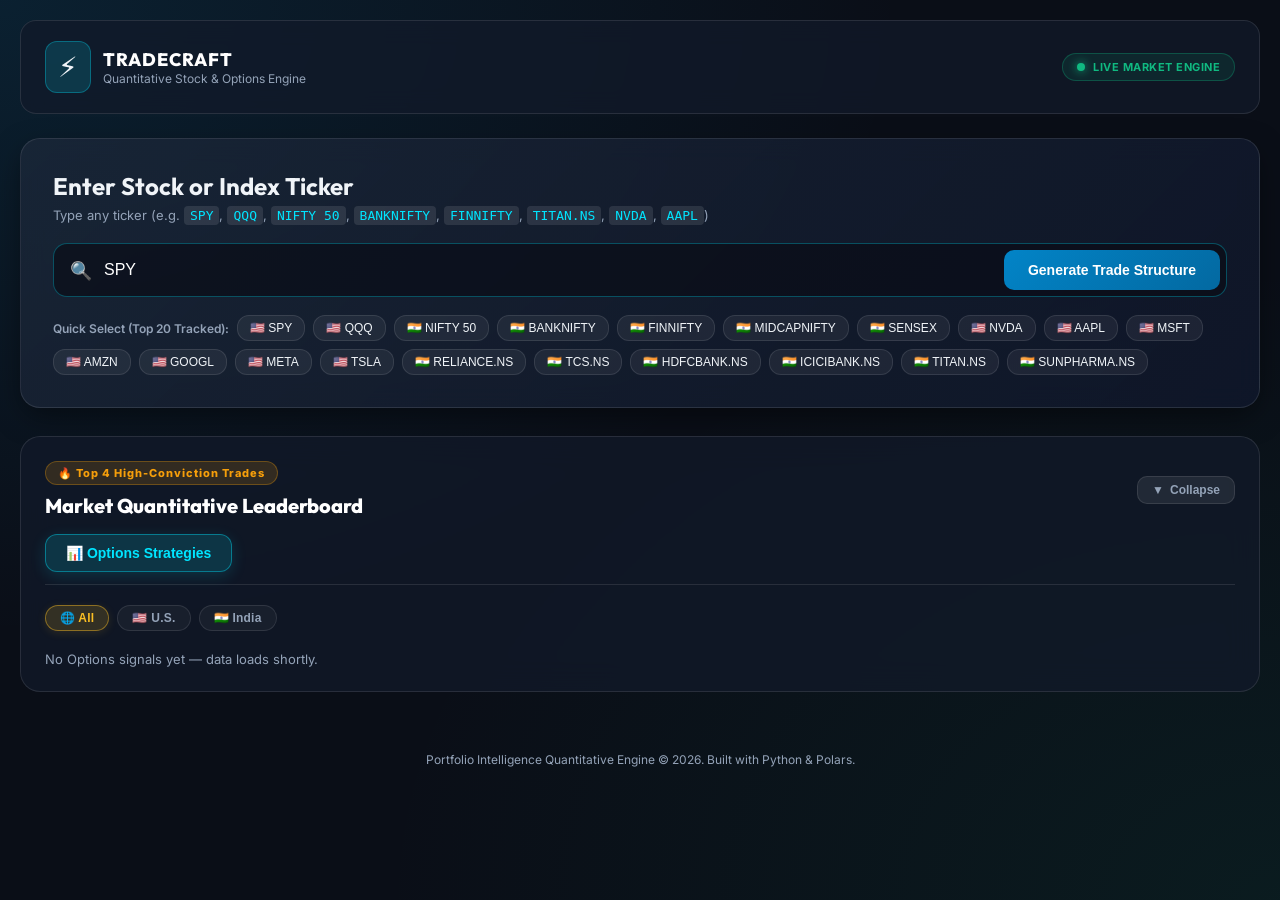
==== docs/index.html @ cd5dca6e "Hide Cash/Equity leaderboard tab from web UI" ====
<!DOCTYPE html>
<html lang="en">
<head>
  <meta charset="UTF-8">
  <meta name="viewport" content="width=device-width, initial-scale=1.0">
  <meta http-equiv="Cache-Control" content="no-cache, no-store, must-revalidate">
  <meta http-equiv="Pragma" content="no-cache">
  <meta http-equiv="Expires" content="0">
  <title>TradeCraft | Quantitative Stock & Options Engine</title>
  <link rel="preconnect" href="https://fonts.googleapis.com">
  <link rel="preconnect" href="https://fonts.gstatic.com" crossorigin>
  <link href="https://fonts.googleapis.com/css2?family=Inter:wght@300;400;500;600;700;800&family=Outfit:wght@400;600;700;800&display=swap" rel="stylesheet">
  <link rel="stylesheet" href="styles.css?v=20260728_04">
</head>
<body>
  <div class="app-container">
    <!-- Navbar -->
    <header class="navbar">
      <div class="logo-area">
        <div class="logo-icon">⚡</div>
        <div class="logo-text">
          <span class="brand-title">TRADECRAFT</span>
          <span class="brand-subtitle">Quantitative Stock & Options Engine</span>
        </div>
      </div>
      <div class="market-status">
        <span class="pulse-dot"></span>
        <span class="status-text">LIVE MARKET ENGINE</span>
      </div>
    </header>

    <!-- Search Section -->
    <section class="search-section">
      <div class="search-card">
        <h2>Enter Stock or Index Ticker</h2>
        <p class="search-hint">Type any ticker (e.g. <code>SPY</code>, <code>QQQ</code>, <code>NIFTY 50</code>, <code>BANKNIFTY</code>, <code>FINNIFTY</code>, <code>TITAN.NS</code>, <code>NVDA</code>, <code>AAPL</code>)</p>
        
        <form id="search-form" class="search-form">
          <div class="input-wrapper">
            <span class="search-icon">🔍</span>
            <input type="text" id="symbol-input" placeholder="Search company name or ticker (e.g. Titan, Reliance, Apple, Nifty 50, SPY)..." autocomplete="off" value="SPY">
            <div id="search-autocomplete" class="search-autocomplete" style="display: none;"></div>
            <button type="submit" id="analyze-btn" class="btn-primary">
              <span class="btn-text">Generate Trade Structure</span>
              <span class="spinner" id="btn-spinner" style="display: none;"></span>
            </button>
          </div>
        </form>

        <div class="quick-chips" id="quick-chips">
          <span class="chip-label">Quick Select:</span>
          <button class="chip" data-symbol="SPY">SPY</button>
          <button class="chip" data-symbol="QQQ">QQQ</button>
          <button class="chip" data-symbol="^NSEI">NIFTY 50</button>
          <button class="chip" data-symbol="^NSEBANK">BANKNIFTY</button>
          <button class="chip" data-symbol="NIFTY_FIN_SERVICE.NS">FINNIFTY</button>
          <button class="chip" data-symbol="^NSEMDCP50">MIDCAPNIFTY</button>
          <button class="chip" data-symbol="^BSESN">SENSEX</button>
          <button class="chip" data-symbol="TITAN.NS">TITAN.NS</button>
          <button class="chip" data-symbol="NVDA">NVDA</button>
        </div>
      </div>
    </section>

    <!-- Top 4 Recommended Trades Leaderboard (Foldable) -->
    <section class="top-trades-section" id="top-trades-section">
      <div class="top-trades-header" id="leaderboard-toggle-btn">
        <div class="top-trades-title-area">
          <span class="section-badge">🔥 Top 4 High-Conviction Trades</span>
          <h2 class="section-title">Market Quantitative Leaderboard</h2>
        </div>
        <button class="fold-toggle-btn" id="fold-toggle-btn" aria-label="Toggle Leaderboard">
          <span id="fold-icon">▼</span>
          <span id="fold-text">Collapse</span>
        </button>
      </div>

      <div id="leaderboard-body" class="leaderboard-body">
        <div class="market-tabs">
          <button class="market-tab active" id="tab-options" data-category="options">📊 Options Strategies</button>
          <button class="market-tab" id="tab-cash" data-category="cash" style="display: none;">💵 Cash / Equity</button>
        </div>
        <div class="market-filter-pills">
          <button class="filter-pill active" id="pill-all" data-market="all">🌐 All</button>
          <button class="filter-pill" id="pill-us" data-market="us">🇺🇸 U.S.</button>
          <button class="filter-pill" id="pill-india" data-market="india">🇮🇳 India</button>
        </div>

        <div id="top-trades-grid" class="top-trades-grid">
          <!-- Rendered dynamically by app.js -->
        </div>
      </div>
    </section>


    <!-- Loading State -->
    <div id="loading-state" class="loading-state" style="display: none;">
      <div class="pulse-loader"></div>
      <p class="loading-text">Fetching 2-Year OHLCV Data & Evaluating Decision Rules...</p>
    </div>

    <!-- Error Banner -->
    <div id="error-banner" class="error-banner" style="display: none;">
      <span class="error-icon">⚠️</span>
      <span id="error-message">Failed to load market data for ticker.</span>
    </div>

    <!-- Main layout: results + news sidebar -->
    <div class="main-with-sidebar" id="main-with-sidebar" style="display:none;">

      <!-- Results Container -->
      <main id="results-container" class="results-container">
        <div class="analysis-hero-grid">
          <!-- Hero Header: Stock Overview & Score -->
          <section class="hero-overview">
            <div class="overview-header">
              <div>
                <span class="symbol-badge" id="res-symbol">SPY</span>
                <h1 class="stock-price" id="res-price">$738.93</h1>
                <p class="as-of-time" id="res-as-of">As of Live Market Feed</p>
              </div>

              <div class="score-card">
                <div class="score-ring">
                  <span class="score-val" id="res-fit-score">8.5</span>
                  <span class="score-denom">/ 10</span>
                </div>
                <div class="score-meta">
                  <div class="regime-tag" id="res-regime">🟢 Strong Bull</div>
                  <div class="confidence-tag" id="res-confidence">Grade A</div>
                </div>
              </div>
            </div>
          </section>

          <!-- Primary Recommended Option Trade Card -->
          <section class="trade-recommendation-card">
            <div class="card-header">
              <div class="header-title">
                <span class="recommend-badge">RECOMMENDED OPTION TRADE</span>
                <h2 id="res-strategy-name">Credit Put Spread</h2>
              </div>
              <div class="trade-profile-pill" id="res-trade-profile">Credit | 30-45 DTE | 15-20 Delta</div>
            </div>

            <div class="trade-legs-container" id="res-legs-container">
              <!-- Dynamic Legs HTML -->
            </div>

            <div class="trade-metrics-row">
              <div class="metric-box">
                <span class="metric-lbl">Max Return / Risk</span>
                <span class="metric-val highlight" id="res-max-gain">Defined</span>
              </div>
              <div class="metric-box">
                <span class="metric-lbl">Implied Volatility (VIX)</span>
                <span class="metric-val" id="res-vix">15.0</span>
              </div>
              <div class="metric-box">
                <span class="metric-lbl">Target Expiration Window</span>
                <span class="metric-val" id="res-expiration-window">30-45 DTE</span>
              </div>
            </div>
          </section>
        </div>

        <!-- Technical Indicator Grid & Rules Breakdown -->
        <div class="grid-two-col">
          <!-- Technical Indicators Card -->
          <div class="panel-card">
            <div class="panel-header">
              <h3>📊 Market Indicators</h3>
            </div>
            <div class="indicator-grid" id="res-indicators-grid">
              <!-- Dynamic Indicators HTML -->
            </div>
          </div>

          <!-- Portfolio Manager Exit & Risk Rules Card -->
          <div class="panel-card">
            <div class="panel-header">
              <h3>🛡️ Position Exit & Risk Rules</h3>
            </div>
            <div class="exit-rules-list">
              <div class="exit-rule-item profit">
                <span class="rule-icon">🎯</span>
                <div>
                  <strong>50% Take Profit Rule</strong>
                  <p>Close trade when 50% to 75% of maximum profit is realized</p>
                </div>
              </div>
              <div class="exit-rule-item review">
                <span class="rule-icon">🕒</span>
                <div>
                  <strong>21 DTE Review Window</strong>
                  <p>Evaluate theta decay & delta expansion. Manage if delta exceeds 0.30</p>
                </div>
              </div>
              <div class="exit-rule-item exit">
                <span class="rule-icon">🔴</span>
                <div>
                  <strong>14 DTE Mandatory Gamma Exit Gate</strong>
                  <p>Mandatory exit or roll at 14 DTE to eliminate gamma acceleration risk</p>
                </div>
              </div>
              <div class="exit-rule-item stop">
                <span class="rule-icon">⚠️</span>
                <div>
                  <strong>100% Max Stop Loss Limit</strong>
                  <p>Close immediately if net loss reaches 1x net premium received</p>
                </div>
              </div>
            </div>
          </div>
        </div>

        <!-- Quantitative Decision Tree Rules Checklist -->
        <section class="panel-card full-width">
          <div class="panel-header">
            <h3>🌲 Quantitative Trend Rules Checklist (8-Rule Matrix)</h3>
          </div>
          <div class="rules-table-container">
            <table class="rules-table">
              <thead>
                <tr>
                  <th>Status</th>
                  <th>Trend Rule</th>
                  <th>Weighted Score</th>
                  <th>Quantitative Explanation</th>
                </tr>
              </thead>
              <tbody id="res-rules-tbody">
                <!-- Dynamic Rules HTML -->
              </tbody>
            </table>
          </div>
        </section>
      </main>

      <!-- News Sidebar -->
      <aside class="news-sidebar" id="news-sidebar">
        <div class="news-sidebar-header">
          <span class="section-badge">📰 News & Sentiment</span>
          <h3 class="news-sidebar-title" id="news-symbol-subtitle">Headlines</h3>
        </div>
        <div id="news-articles-list" class="news-sidebar-list">
          <!-- Rendered dynamically by app.js -->
        </div>
      </aside>

    </div><!-- /main-with-sidebar -->

    <!-- Footer -->
    <footer class="footer">
      <p>Portfolio Intelligence Quantitative Engine &copy; 2026. Built with Python & Polars.</p>
    </footer>
  </div>

  <script src="app.js?v=20260730_03"></script>
</body>
</html>
---- docs/styles.css ----
/* Modern Dark Glassmorphism Design Tokens */
:root {
  --bg-dark: #0a0e17;
  --bg-card: rgba(18, 26, 42, 0.75);
  --bg-card-hover: rgba(28, 38, 62, 0.85);
  --border-color: rgba(255, 255, 255, 0.1);
  --border-glow: rgba(0, 229, 255, 0.3);

  --text-main: #f0f4f8;
  --text-muted: #94a3b8;
  --text-accent: #38bdf8;

  --accent-cyan: #00e5ff;
  --accent-green: #10b981;
  --accent-yellow: #f59e0b;
  --accent-red: #ef4444;
  --accent-purple: #8b5cf6;

  --gradient-card: linear-gradient(135deg, rgba(30, 41, 59, 0.7) 0%, rgba(15, 23, 42, 0.9) 100%);
  --gradient-btn: linear-gradient(135deg, #0284c7 0%, #0369a1 100%);
  --shadow-lg: 0 10px 30px -5px rgba(0, 0, 0, 0.5);
  --font-family: 'Inter', system-ui, -apple-system, sans-serif;
  --font-heading: 'Outfit', sans-serif;
}

* {
  box-sizing: border-box;
  margin: 0;
  padding: 0;
}

body {
  background-color: var(--bg-dark);
  background-image: 
    radial-gradient(at 0% 0%, rgba(14, 165, 233, 0.12) 0px, transparent 50%),
    radial-gradient(at 100% 100%, rgba(16, 185, 129, 0.08) 0px, transparent 50%);
  color: var(--text-main);
  font-family: var(--font-family);
  min-height: 100vh;
  padding: 20px;
}

.app-container {
  max-width: 1440px;
  margin: 0 auto;
}

/* Navbar */
.navbar {
  display: flex;
  justify-content: space-between;
  align-items: center;
  padding: 20px 24px;
  background: var(--bg-card);
  backdrop-filter: blur(12px);
  border: 1px solid var(--border-color);
  border-radius: 16px;
  margin-bottom: 24px;
}

.logo-area {
  display: flex;
  align-items: center;
  gap: 12px;
}

.logo-icon {
  font-size: 28px;
  background: rgba(0, 229, 255, 0.15);
  padding: 8px 12px;
  border-radius: 12px;
  border: 1px solid rgba(0, 229, 255, 0.3);
}

.logo-text {
  display: flex;
  flex-direction: column;
}

.brand-title {
  font-family: var(--font-heading);
  font-size: 18px;
  font-weight: 800;
  letter-spacing: 1px;
  color: #ffffff;
}

.brand-subtitle {
  font-size: 12px;
  color: var(--text-muted);
}

.market-status {
  display: flex;
  align-items: center;
  gap: 8px;
  background: rgba(16, 185, 129, 0.1);
  padding: 6px 14px;
  border-radius: 20px;
  border: 1px solid rgba(16, 185, 129, 0.3);
}

.pulse-dot {
  width: 8px;
  height: 8px;
  background-color: var(--accent-green);
  border-radius: 50%;
  box-shadow: 0 0 10px var(--accent-green);
  animation: pulse 1.5s infinite;
}

@keyframes pulse {
  0% { transform: scale(0.95); opacity: 0.8; }
  50% { transform: scale(1.2); opacity: 1; }
  100% { transform: scale(0.95); opacity: 0.8; }
}

.status-text {
  font-size: 11px;
  font-weight: 700;
  color: var(--accent-green);
  letter-spacing: 0.5px;
}

/* Search Section */
.search-card {
  background: var(--gradient-card);
  backdrop-filter: blur(12px);
  border: 1px solid var(--border-color);
  border-radius: 20px;
  padding: 32px;
  margin-bottom: 28px;
  box-shadow: var(--shadow-lg);
}

.search-card h2 {
  font-family: var(--font-heading);
  font-size: 24px;
  font-weight: 700;
  margin-bottom: 6px;
}

.search-hint {
  font-size: 13px;
  color: var(--text-muted);
  margin-bottom: 20px;
}

.search-hint code {
  background: rgba(255, 255, 255, 0.1);
  padding: 2px 6px;
  border-radius: 4px;
  color: var(--accent-cyan);
}

.search-form .input-wrapper {
  position: relative;
  display: flex;
  align-items: center;
  background: rgba(10, 14, 23, 0.7);
  border: 1px solid var(--border-glow);
  border-radius: 14px;
  padding: 6px 6px 6px 16px;
  gap: 12px;

  transition: border-color 0.2s ease, box-shadow 0.2s ease;
}

.search-autocomplete {
  position: absolute;
  top: 100%;
  left: 0;
  right: 0;
  margin-top: 6px;
  background: rgba(15, 23, 42, 0.95);
  backdrop-filter: blur(16px);
  border: 1px solid var(--accent-cyan);
  border-radius: 12px;
  box-shadow: 0 10px 30px rgba(0, 0, 0, 0.8);
  overflow-y: auto;
  max-height: 320px;
  z-index: 9999;
}

.autocomplete-item {
  display: flex;
  justify-content: space-between;
  align-items: center;
  padding: 12px 16px;
  cursor: pointer;
  border-bottom: 1px solid rgba(255, 255, 255, 0.05);
  transition: background 0.2s ease;
}

.autocomplete-item:last-child {
  border-bottom: none;
}

.autocomplete-item:hover {
  background: rgba(0, 229, 255, 0.15);
}

.autocomplete-name {
  font-size: 13px;
  font-weight: 600;
  color: #ffffff;
}

.autocomplete-sym {
  font-size: 11px;
  font-weight: 700;
  color: var(--accent-cyan);
  background: rgba(0, 229, 255, 0.1);
  padding: 2px 6px;
  border-radius: 4px;
}

.search-form .input-wrapper:focus-within {
  border-color: var(--accent-cyan);
  box-shadow: 0 0 15px rgba(0, 229, 255, 0.25);
}

.search-icon {
  font-size: 18px;
  color: var(--text-muted);
}

.search-form input {
  flex: 1;
  background: transparent;
  border: none;
  outline: none;
  color: #ffffff;
  font-size: 16px;
  font-weight: 500;
}

.btn-primary {
  background: var(--gradient-btn);
  color: #ffffff;
  border: none;
  padding: 12px 24px;
  border-radius: 10px;
  font-weight: 600;
  font-size: 14px;
  cursor: pointer;
  white-space: nowrap;

  transition: transform 0.15s ease, filter 0.15s ease;
}

.btn-primary:hover {
  transform: translateY(-1px);
  filter: brightness(1.1);
}

.quick-chips {
  display: flex;
  flex-wrap: wrap;
  align-items: center;
  gap: 8px;
  margin-top: 18px;
}

.chip-label {
  font-size: 12px;
  color: var(--text-muted);
  font-weight: 600;
}

.chip {
  background: rgba(255, 255, 255, 0.06);
  border: 1px solid var(--border-color);
  color: var(--text-main);
  padding: 5px 12px;
  border-radius: 12px;
  font-size: 12px;
  font-weight: 500;
  cursor: pointer;

  transition: all 0.15s ease;
}

.chip:hover {
  background: rgba(0, 229, 255, 0.15);
  border-color: var(--accent-cyan);
  color: #ffffff;
}

/* Loading & Error */
.loading-state {
  text-align: center;
  padding: 60px 20px;
}

.pulse-loader {
  width: 50px;
  height: 50px;
  margin: 0 auto 20px;
  border: 3px solid rgba(0, 229, 255, 0.1);
  border-top-color: var(--accent-cyan);
  border-radius: 50%;
  animation: spin 1s infinite linear;
}

@keyframes spin {
  to { transform: rotate(360deg); }
}

.loading-text {
  color: var(--text-muted);
  font-size: 14px;
}

.error-banner {
  background: rgba(239, 68, 68, 0.15);
  border: 1px solid rgba(239, 68, 68, 0.4);
  color: #fca5a5;
  padding: 16px;
  border-radius: 12px;
  display: flex;
  align-items: center;
  gap: 12px;
  margin-bottom: 24px;
}

/* Hero Overview Grid Layout */
.analysis-hero-grid {
  display: grid;
  grid-template-columns: 1fr;
  gap: 24px;
  margin-bottom: 24px;
}

@media (min-width: 1100px) {
  .analysis-hero-grid {
    grid-template-columns: 1fr 1.35fr;
  }

  .analysis-hero-grid .hero-overview,
  .analysis-hero-grid .trade-recommendation-card {
    margin-bottom: 0;
    height: 100%;
  }
}

.hero-overview {
  background: var(--gradient-card);
  border: 1px solid var(--border-color);
  border-radius: 20px;
  padding: 28px;
  margin-bottom: 24px;
}

.overview-header {
  display: flex;
  justify-content: space-between;
  align-items: center;

  flex-wrap: wrap;
  gap: 20px;
}

.symbol-badge {
  background: rgba(0, 229, 255, 0.15);
  color: var(--accent-cyan);
  padding: 4px 10px;
  border-radius: 6px;
  font-size: 12px;
  font-weight: 700;
  letter-spacing: 1px;
}

.stock-price {
  font-family: var(--font-heading);
  font-size: 38px;
  font-weight: 800;
  margin: 6px 0 2px;
}

.as-of-time {
  font-size: 12px;
  color: var(--text-muted);
}

.score-card {
  display: flex;
  align-items: center;
  gap: 16px;
  background: rgba(10, 14, 23, 0.5);
  padding: 14px 20px;
  border-radius: 16px;
  border: 1px solid var(--border-color);
}

.score-ring {
  display: flex;
  align-items: baseline;
}

.score-val {
  font-family: var(--font-heading);
  font-size: 36px;
  font-weight: 800;
  color: var(--accent-green);
}

.score-denom {
  font-size: 14px;
  color: var(--text-muted);
  margin-left: 2px;
}

.regime-tag {
  font-size: 14px;
  font-weight: 700;
  color: #ffffff;
  margin-bottom: 4px;
}

.confidence-tag {
  font-size: 12px;
  color: var(--text-accent);
}

/* Trade Recommendation Card */
.trade-recommendation-card {
  background: linear-gradient(135deg, rgba(16, 185, 129, 0.1) 0%, rgba(15, 23, 42, 0.9) 100%);
  border: 1px solid rgba(16, 185, 129, 0.3);
  border-radius: 20px;
  padding: 28px;
  margin-bottom: 24px;
  box-shadow: 0 10px 25px -5px rgba(16, 185, 129, 0.15);
}

.card-header {
  display: flex;
  justify-content: space-between;
  align-items: flex-start;
  margin-bottom: 20px;

  flex-wrap: wrap;
  gap: 12px;
}

.recommend-badge {
  font-size: 11px;
  font-weight: 800;
  letter-spacing: 1.5px;
  color: var(--accent-green);
}

.card-header h2 {
  font-family: var(--font-heading);
  font-size: 26px;
  font-weight: 800;
  margin-top: 4px;
}

.trade-profile-pill {
  background: rgba(0, 229, 255, 0.15);
  border: 1px solid var(--accent-cyan);
  color: #ffffff;
  padding: 6px 14px;
  border-radius: 12px;
  font-size: 13px;
  font-weight: 600;
}

.trade-legs-container {
  display: flex;
  flex-direction: column;
  gap: 10px;
  margin-bottom: 20px;
}

.leg-card {
  display: flex;
  justify-content: space-between;
  align-items: center;
  background: rgba(10, 14, 23, 0.7);
  border: 1px solid var(--border-color);
  padding: 14px 20px;
  border-radius: 12px;

  flex-wrap: wrap;
  gap: 10px;
}

.leg-action {
  font-weight: 800;
  font-size: 13px;
  padding: 4px 10px;
  border-radius: 6px;
}

.leg-action.buy {
  background: rgba(16, 185, 129, 0.2);
  color: var(--accent-green);
}

.leg-action.sell {
  background: rgba(239, 68, 68, 0.2);
  color: var(--accent-red);
}

.leg-details {
  font-family: var(--font-heading);
  font-size: 16px;
  font-weight: 700;
}

.leg-expiry {
  font-size: 13px;
  color: var(--text-muted);
}

.trade-metrics-row {
  display: grid;
  grid-template-columns: repeat(auto-fit, minmax(200px, 1fr));
  gap: 14px;
}

.metric-box {
  background: rgba(10, 14, 23, 0.6);
  padding: 14px 18px;
  border-radius: 12px;
  border: 1px solid var(--border-color);
}

.metric-lbl {
  display: block;
  font-size: 11px;
  color: var(--text-muted);
  margin-bottom: 4px;
}

.metric-val {
  font-size: 15px;
  font-weight: 700;
}

.metric-val.highlight {
  color: var(--accent-green);
}

/* Grid Layout */
.grid-two-col {
  display: grid;
  grid-template-columns: 1fr 1fr;
  gap: 24px;
  margin-bottom: 24px;
}

@media (max-width: 900px) {
  .grid-two-col {
    grid-template-columns: 1fr;
  }
}

.panel-card {
  background: var(--bg-card);
  border: 1px solid var(--border-color);
  border-radius: 20px;
  padding: 24px;
}

.panel-card.full-width {
  margin-bottom: 24px;
}

.panel-header h3 {
  font-family: var(--font-heading);
  font-size: 18px;
  font-weight: 700;
  margin-bottom: 18px;
}

/* Indicators */
.indicator-grid {
  display: grid;
  grid-template-columns: repeat(2, 1fr);
  gap: 12px;
}

.ind-item {
  background: rgba(10, 14, 23, 0.5);
  padding: 10px 14px;
  border-radius: 10px;
  border: 1px solid var(--border-color);
}

.ind-name {
  font-size: 11px;
  color: var(--text-muted);
}

.ind-value {
  font-size: 14px;
  font-weight: 700;
  margin-top: 2px;
}

/* Exit Rules */
.exit-rules-list {
  display: flex;
  flex-direction: column;
  gap: 12px;
}

.exit-rule-item {
  display: flex;
  align-items: flex-start;
  gap: 12px;
  background: rgba(10, 14, 23, 0.5);
  padding: 12px 16px;
  border-radius: 12px;
  border: 1px solid var(--border-color);
}

.rule-icon {
  font-size: 18px;
  margin-top: 2px;
}

.exit-rule-item strong {
  font-size: 13px;
  color: #ffffff;
}

.exit-rule-item p {
  font-size: 12px;
  color: var(--text-muted);
  margin-top: 2px;
}

/* Rules Table */
.rules-table-container {
  overflow-x: auto;
}

.rules-table {
  width: 100%;
  border-collapse: collapse;
  font-size: 13px;
}

.rules-table th {
  text-align: left;
  padding: 12px 16px;
  background: rgba(10, 14, 23, 0.6);
  color: var(--text-muted);
  font-size: 12px;
  border-bottom: 1px solid var(--border-color);
}

.rules-table td {
  padding: 12px 16px;
  border-bottom: 1px solid rgba(255, 255, 255, 0.05);
}

.status-badge {
  font-weight: 700;
  padding: 3px 8px;
  border-radius: 6px;
  font-size: 11px;
}

.status-badge.pass {
  background: rgba(16, 185, 129, 0.2);
  color: var(--accent-green);
}

.status-badge.fail {
  background: rgba(239, 68, 68, 0.2);
  color: var(--accent-red);
}

/* Top 5 Leaderboard Section */
.top-trades-section {
  background: var(--bg-card);
  backdrop-filter: blur(16px);
  border: 1px solid var(--border-color);
  border-radius: 20px;
  padding: 24px;
  margin-bottom: 30px;
}

.top-trades-header {
  display: flex;
  justify-content: space-between;
  align-items: center;
  margin-bottom: 16px;
  cursor: pointer;
  user-select: none;
}

.fold-toggle-btn {
  background: rgba(255, 255, 255, 0.08);
  border: 1px solid var(--border-color);
  color: var(--text-muted);
  padding: 6px 14px;
  border-radius: 10px;
  font-size: 12px;
  font-weight: 700;
  cursor: pointer;
  display: flex;
  align-items: center;
  gap: 6px;
  transition: all 0.2s ease;
}

.fold-toggle-btn:hover {
  background: rgba(0, 229, 255, 0.15);
  color: var(--accent-cyan);
  border-color: rgba(0, 229, 255, 0.3);
}

.leaderboard-body {
  transition: max-height 0.3s ease, opacity 0.3s ease;
}

.top-trades-section.collapsed .leaderboard-body {
  display: none;
}

.top-trades-section.collapsed {
  padding-bottom: 18px;
}

.section-badge {
  display: inline-block;
  background: rgba(245, 158, 11, 0.15);
  color: #f59e0b;
  border: 1px solid rgba(245, 158, 11, 0.3);
  padding: 4px 12px;
  border-radius: 12px;
  font-size: 11px;
  font-weight: 800;
  letter-spacing: 1px;
  margin-bottom: 8px;
}

.section-title {
  font-family: var(--font-heading);
  font-size: 20px;
  font-weight: 800;
  color: #ffffff;
}

.market-tabs {
  display: flex;
  gap: 12px;
  margin-bottom: 20px;
  border-bottom: 1px solid var(--border-color);
  padding-bottom: 12px;
}

.market-tab {
  background: rgba(255, 255, 255, 0.05);
  border: 1px solid var(--border-color);
  color: var(--text-muted);
  padding: 10px 20px;
  border-radius: 12px;
  font-size: 14px;
  font-weight: 700;
  cursor: pointer;
  transition: all 0.2s ease;
}

.market-tab.active {
  background: rgba(0, 229, 255, 0.15);
  color: var(--accent-cyan);
  border-color: rgba(0, 229, 255, 0.4);
  box-shadow: 0 4px 15px rgba(0, 229, 255, 0.15);
}

.market-filter-pills {
  display: flex;
  gap: 8px;
  margin-bottom: 20px;
  flex-wrap: wrap;
}

.filter-pill {
  background: rgba(255, 255, 255, 0.04);
  border: 1px solid var(--border-color);
  color: var(--text-muted);
  padding: 5px 14px;
  border-radius: 20px;
  font-size: 12px;
  font-weight: 600;
  cursor: pointer;
  transition: all 0.2s ease;
  letter-spacing: 0.02em;
}

.filter-pill:hover {
  background: rgba(251, 191, 36, 0.08);
  color: #fbbf24;
  border-color: rgba(251, 191, 36, 0.3);
}

.filter-pill.active {
  background: rgba(251, 191, 36, 0.15);
  color: #fbbf24;
  border-color: rgba(251, 191, 36, 0.45);
  box-shadow: 0 2px 10px rgba(251, 191, 36, 0.12);
}

.top-trades-grid {
  display: grid;
  grid-template-columns: repeat(4, 1fr);
  gap: 16px;
}

@media (max-width: 1100px) {
  .top-trades-grid {
    grid-template-columns: repeat(2, 1fr);
  }
}

@media (max-width: 640px) {
  .top-trades-grid {
    grid-template-columns: 1fr;
  }
}

.top-card {
  background: rgba(10, 14, 23, 0.6);
  border: 1px solid var(--border-color);
  border-radius: 16px;
  padding: 18px;
  display: flex;
  flex-direction: column;
  justify-content: space-between;
  transition: all 0.2s ease;
  position: relative;
  overflow: hidden;
}

.top-card:hover {
  border-color: rgba(0, 229, 255, 0.4);
  transform: translateY(-2px);
}

.top-card-rank {
  position: absolute;
  top: 12px;
  right: 14px;
  font-family: var(--font-heading);
  font-size: 18px;
  font-weight: 800;
  color: rgba(255, 255, 255, 0.2);
}

.top-card-header {
  display: flex;
  align-items: center;
  gap: 8px;
  margin-bottom: 8px;
}

.top-card-symbol {
  font-family: var(--font-heading);
  font-size: 16px;
  font-weight: 800;
  color: #ffffff;
}

.top-card-price {
  font-size: 13px;
  color: var(--text-muted);
}

.top-card-score {
  display: flex;
  align-items: baseline;
  gap: 6px;
  margin-bottom: 10px;
}

.score-val {
  font-family: var(--font-heading);
  font-size: 22px;
  font-weight: 800;
  color: var(--accent-cyan);
}

.score-label {
  font-size: 11px;
  color: var(--text-muted);
}

.top-card-strategy {
  font-size: 13px;
  font-weight: 700;
  color: #f1f5f9;
  margin-bottom: 4px;
}

.top-card-leg {
  font-size: 12px;
  color: #94a3b8;
  line-height: 1.4;
  margin-bottom: 14px;
}

.top-card-btn {
  background: rgba(0, 229, 255, 0.1);
  border: 1px solid rgba(0, 229, 255, 0.3);
  color: var(--accent-cyan);
  padding: 8px 14px;
  border-radius: 8px;
  font-size: 12px;
  font-weight: 700;
  cursor: pointer;
  transition: all 0.2s ease;
  width: 100%;
  text-align: center;
}

.top-card-btn:hover {
  background: rgba(0, 229, 255, 0.25);
}

.footer {
  text-align: center;
  padding: 30px 0;
  font-size: 12px;
  color: var(--text-muted);
}

/* Mobile responsive search form */
@media (max-width: 640px) {
  .search-form .input-wrapper {
    flex-direction: column;
    align-items: stretch;
    padding: 12px;
    gap: 10px;
  }

  .btn-primary {
    width: 100%;
    text-align: center;
    padding: 14px;
  }
}

/* Native News & Sentiment Panel */
.news-dashboard-section {
  background: var(--bg-card);
  backdrop-filter: blur(16px);
  border: 1px solid var(--border-color);
  border-radius: 20px;
  padding: 24px;
  margin-bottom: 30px;
}

@media (max-width: 768px) {
  .news-dashboard-section {
    display: none !important;
  }
}

.news-dashboard-header {
  display: flex;
  justify-content: space-between;
  align-items: center;
  margin-bottom: 16px;
  cursor: pointer;
  user-select: none;
}

.news-dashboard-section.collapsed .news-dashboard-body {
  display: none;
}

.news-dashboard-section.collapsed {
  padding-bottom: 18px;
}

.news-articles-grid {
  display: grid;
  grid-template-columns: repeat(auto-fill, minmax(280px, 1fr));
  gap: 16px;
}

.news-article-card {
  background: rgba(10, 14, 23, 0.6);
  border: 1px solid var(--border-color);
  border-radius: 14px;
  padding: 16px;
  transition: all 0.2s ease;
  text-decoration: none;
  display: flex;
  flex-direction: column;
  justify-content: space-between;
}

.news-article-card:hover {
  border-color: var(--accent-cyan);
  transform: translateY(-2px);
  background: rgba(30, 41, 59, 0.7);
  box-shadow: 0 4px 20px rgba(0, 229, 255, 0.1);
}

.news-article-title {
  font-size: 14px;
  font-weight: 600;
  color: #e2e8f0;
  line-height: 1.4;
  margin-bottom: 12px;
}

.news-article-meta {
  display: flex;
  justify-content: space-between;
  align-items: center;
  font-size: 12px;
  color: var(--text-muted);
}

.sentiment-pill {
  padding: 2px 8px;
  border-radius: 6px;
  font-weight: 700;
  font-size: 10px;
  text-transform: uppercase;
}

.sentiment-bullish {
  background: rgba(0, 229, 255, 0.15);
  color: #00e5ff;
  border: 1px solid rgba(0, 229, 255, 0.3);
}

.sentiment-bearish {
  background: rgba(255, 75, 75, 0.15);
  color: #ff4b4b;
  border: 1px solid rgba(255, 75, 75, 0.3);
}

.sentiment-neutral {
  background: rgba(255, 193, 7, 0.15);
  color: #ffc107;
  border: 1px solid rgba(255, 193, 7, 0.3);
}

/* ── News Sidebar Layout ─────────────────────────────────────────────────── */
.main-with-sidebar {
  display: flex;
  align-items: flex-start;
  gap: 20px;
  max-width: 1600px;
  margin: 0 auto;
  padding: 0 20px 40px;
}

.main-with-sidebar .results-container {
  flex: 1 1 0;
  min-width: 0;
  display: block !important;
  padding: 0;
  max-width: none;
  margin: 0;
}

.news-sidebar {
  flex: 0 0 300px;
  width: 300px;
  position: sticky;
  top: 80px;
  max-height: calc(100vh - 100px);
  overflow-y: auto;
  background: rgba(15, 23, 42, 0.85);
  border: 1px solid rgba(99, 102, 241, 0.25);
  border-radius: 16px;
  padding: 16px 14px;
  backdrop-filter: blur(12px);
  scrollbar-width: thin;
  scrollbar-color: rgba(99, 102, 241, 0.3) transparent;
}

.news-sidebar-header {
  margin-bottom: 12px;
  padding-bottom: 10px;
  border-bottom: 1px solid rgba(255, 255, 255, 0.08);
}

.news-sidebar-title {
  font-size: 12px;
  font-weight: 700;
  color: #e2e8f0;
  margin: 5px 0 0;
  white-space: nowrap;
  overflow: hidden;
  text-overflow: ellipsis;
}

.news-sidebar-list {
  display: flex;
  flex-direction: column;
  gap: 10px;
}

.news-sidebar-list .news-article-card {
  padding: 10px 12px;
  border-radius: 10px;
  background: rgba(30, 41, 59, 0.7);
  border: 1px solid rgba(255, 255, 255, 0.06);
  transition: background 0.2s;
}

.news-sidebar-list .news-article-card:hover {
  background: rgba(99, 102, 241, 0.12);
}

.news-sidebar-list .news-article-card .news-headline {
  font-size: 11.5px;
  line-height: 1.45;
  color: #cbd5e1;
  font-weight: 500;
  margin-bottom: 5px;
  display: -webkit-box;
  -webkit-line-clamp: 3;
  -webkit-box-orient: vertical;
  overflow: hidden;
}

.news-sidebar-list .news-article-card .news-meta {
  font-size: 10px;
  color: #64748b;
}

@media (max-width: 1100px) {
  .main-with-sidebar {
    flex-direction: column;
    padding: 0 12px 32px;
  }
  .news-sidebar {
    display: none !important;
  }
}
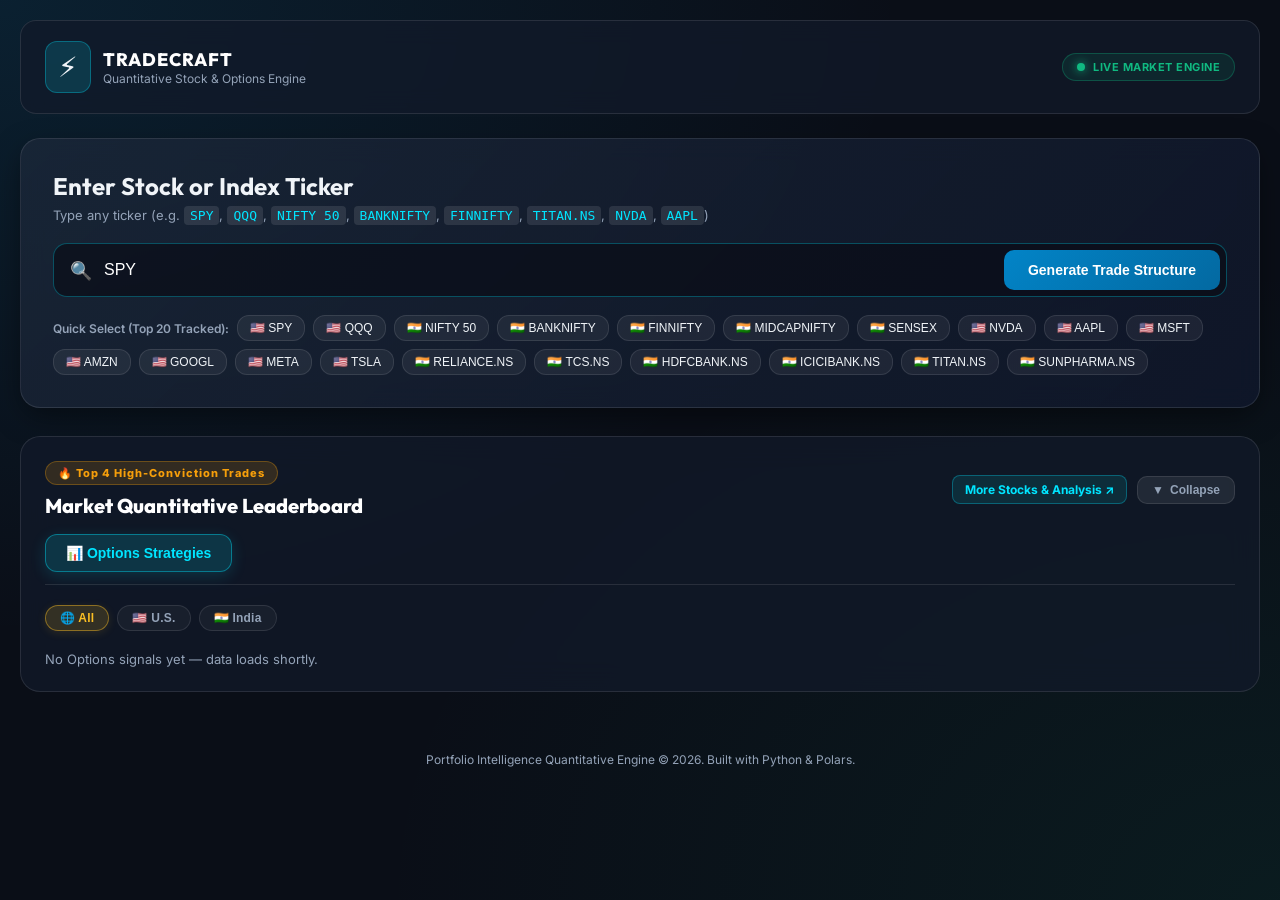
==== commit eca0bdf1: "Add More Stocks & Analysis external link to open extended stock market screener in a new window" ====
--- a/docs/index.html
+++ b/docs/index.html
@@ -69,10 +69,15 @@
           <span class="section-badge">🔥 Top 4 High-Conviction Trades</span>
           <h2 class="section-title">Market Quantitative Leaderboard</h2>
         </div>
-        <button class="fold-toggle-btn" id="fold-toggle-btn" aria-label="Toggle Leaderboard">
-          <span id="fold-icon">▼</span>
-          <span id="fold-text">Collapse</span>
-        </button>
+        <div class="top-trades-header-controls" style="display: flex; align-items: center; gap: 10px;">
+          <a href="https://finance.yahoo.com/research/screener" target="_blank" rel="noopener noreferrer" class="more-stocks-link" style="color: var(--accent-cyan); font-size: 12px; font-weight: 700; text-decoration: none; padding: 6px 12px; border-radius: 8px; background: rgba(0, 229, 255, 0.1); border: 1px solid rgba(0, 229, 255, 0.3); transition: all 0.2s;" onmouseover="this.style.background='rgba(0, 229, 255, 0.25)'" onmouseout="this.style.background='rgba(0, 229, 255, 0.1)'">
+            More Stocks &amp; Analysis ↗
+          </a>
+          <button class="fold-toggle-btn" id="fold-toggle-btn" aria-label="Toggle Leaderboard">
+            <span id="fold-icon">▼</span>
+            <span id="fold-text">Collapse</span>
+          </button>
+        </div>
       </div>
 
       <div id="leaderboard-body" class="leaderboard-body">
@@ -217,7 +222,7 @@
         <!-- Quantitative Decision Tree Rules Checklist -->
         <section class="panel-card full-width">
           <div class="panel-header">
-            <h3>🌲 Quantitative Trend Rules Checklist (8-Rule Matrix)</h3>
+            <h3>🌲 Trend Validation Rules</h3>
           </div>
           <div class="rules-table-container">
             <table class="rules-table">
@@ -225,8 +230,7 @@
                 <tr>
                   <th>Status</th>
                   <th>Trend Rule</th>
-                  <th>Weighted Score</th>
-                  <th>Quantitative Explanation</th>
+                  <th>Result</th>
                 </tr>
               </thead>
               <tbody id="res-rules-tbody">
--- a/docs/styles.css
+++ b/docs/styles.css
@@ -1067,8 +1067,8 @@
 }
 
 .news-sidebar {
-  flex: 0 0 300px;
-  width: 300px;
+  flex: 0 0 360px;
+  width: 360px;
   position: sticky;
   top: 80px;
   max-height: calc(100vh - 100px);
@@ -1076,7 +1076,7 @@
   background: rgba(15, 23, 42, 0.85);
   border: 1px solid rgba(99, 102, 241, 0.25);
   border-radius: 16px;
-  padding: 16px 14px;
+  padding: 18px 16px;
   backdrop-filter: blur(12px);
   scrollbar-width: thin;
   scrollbar-color: rgba(99, 102, 241, 0.3) transparent;
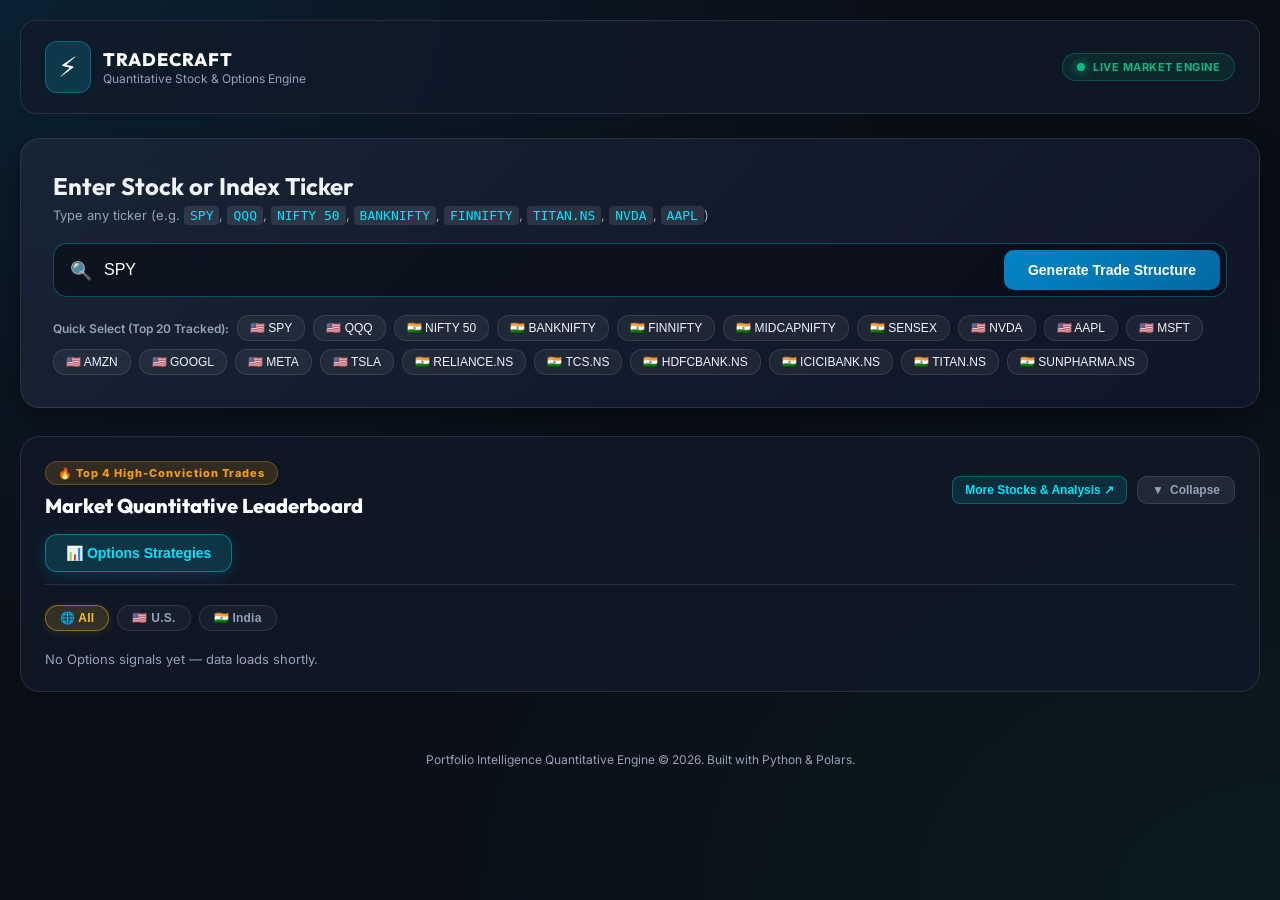
==== commit 90b30447: "Update More Stocks & Analysis button to open extended modal grid listing all tracked candidate stock" ====
--- a/docs/index.html
+++ b/docs/index.html
@@ -70,9 +70,9 @@
           <h2 class="section-title">Market Quantitative Leaderboard</h2>
         </div>
         <div class="top-trades-header-controls" style="display: flex; align-items: center; gap: 10px;">
-          <a href="https://finance.yahoo.com/research/screener" target="_blank" rel="noopener noreferrer" class="more-stocks-link" style="color: var(--accent-cyan); font-size: 12px; font-weight: 700; text-decoration: none; padding: 6px 12px; border-radius: 8px; background: rgba(0, 229, 255, 0.1); border: 1px solid rgba(0, 229, 255, 0.3); transition: all 0.2s;" onmouseover="this.style.background='rgba(0, 229, 255, 0.25)'" onmouseout="this.style.background='rgba(0, 229, 255, 0.1)'">
+          <button id="more-stocks-btn" class="more-stocks-link" style="color: var(--accent-cyan); font-size: 12px; font-weight: 700; border: 1px solid rgba(0, 229, 255, 0.3); padding: 6px 12px; border-radius: 8px; background: rgba(0, 229, 255, 0.1); cursor: pointer; transition: all 0.2s;" onmouseover="this.style.background='rgba(0, 229, 255, 0.25)'" onmouseout="this.style.background='rgba(0, 229, 255, 0.1)'">
             More Stocks &amp; Analysis ↗
-          </a>
+          </button>
           <button class="fold-toggle-btn" id="fold-toggle-btn" aria-label="Toggle Leaderboard">
             <span id="fold-icon">▼</span>
             <span id="fold-text">Collapse</span>
@@ -239,6 +239,16 @@
             </table>
           </div>
         </section>
+
+        <!-- Advisory Analysis Summary Card -->
+        <section class="panel-card full-width" style="margin-top: 24px; border: 1px solid rgba(0, 229, 255, 0.25); background: rgba(15, 23, 42, 0.8);">
+          <div class="panel-header">
+            <h3>💡 Quantitative Advisory Summary</h3>
+          </div>
+          <div style="padding: 16px; font-size: 14px; line-height: 1.6; color: #cbd5e1;" id="res-summary-text">
+            <!-- Rendered dynamically by app.js -->
+          </div>
+        </section>
       </main>
 
       <!-- News Sidebar -->
@@ -260,6 +270,25 @@
     </footer>
   </div>
 
+  <!-- More Stocks & Analysis Modal -->
+  <div id="more-stocks-modal" style="display: none; position: fixed; inset: 0; background: rgba(5, 8, 16, 0.85); backdrop-filter: blur(12px); z-index: 99999; padding: 24px; overflow-y: auto;">
+    <div style="max-width: 1200px; margin: 40px auto; background: rgba(15, 23, 42, 0.95); border: 1px solid rgba(0, 229, 255, 0.3); border-radius: 20px; padding: 28px; box-shadow: 0 20px 50px rgba(0,0,0,0.8);">
+      <div style="display: flex; justify-content: space-between; align-items: center; margin-bottom: 20px; border-bottom: 1px solid rgba(255,255,255,0.1); padding-bottom: 16px;">
+        <div>
+          <span class="section-badge" style="background: rgba(0,229,255,0.15); color: var(--accent-cyan); border-color: rgba(0,229,255,0.3);">📈 EXTENDED QUANTITATIVE SCREENER</span>
+          <h2 style="font-family: var(--font-heading); font-size: 22px; font-weight: 800; color: #ffffff; margin: 6px 0 0;">More Tracked Stocks &amp; Strategy Analysis</h2>
+        </div>
+        <button id="close-more-modal" style="background: rgba(255,255,255,0.1); border: 1px solid rgba(255,255,255,0.2); color: #ffffff; width: 36px; height: 36px; border-radius: 50%; font-size: 18px; cursor: pointer; display: flex; align-items: center; justify-content: center;">✕</button>
+      </div>
+
+      <p style="color: #94a3b8; font-size: 13px; margin-bottom: 20px;">Showing tracked market candidates outside the top 4 recommendations. Select any stock to load its full quantitative trade analysis.</p>
+      
+      <div id="more-stocks-grid" style="display: grid; grid-template-columns: repeat(auto-fill, minmax(260px, 1fr)); gap: 16px;">
+        <!-- Dynamically populated by app.js -->
+      </div>
+    </div>
+  </div>
+
   <script src="app.js?v=20260730_03"></script>
 </body>
 </html>
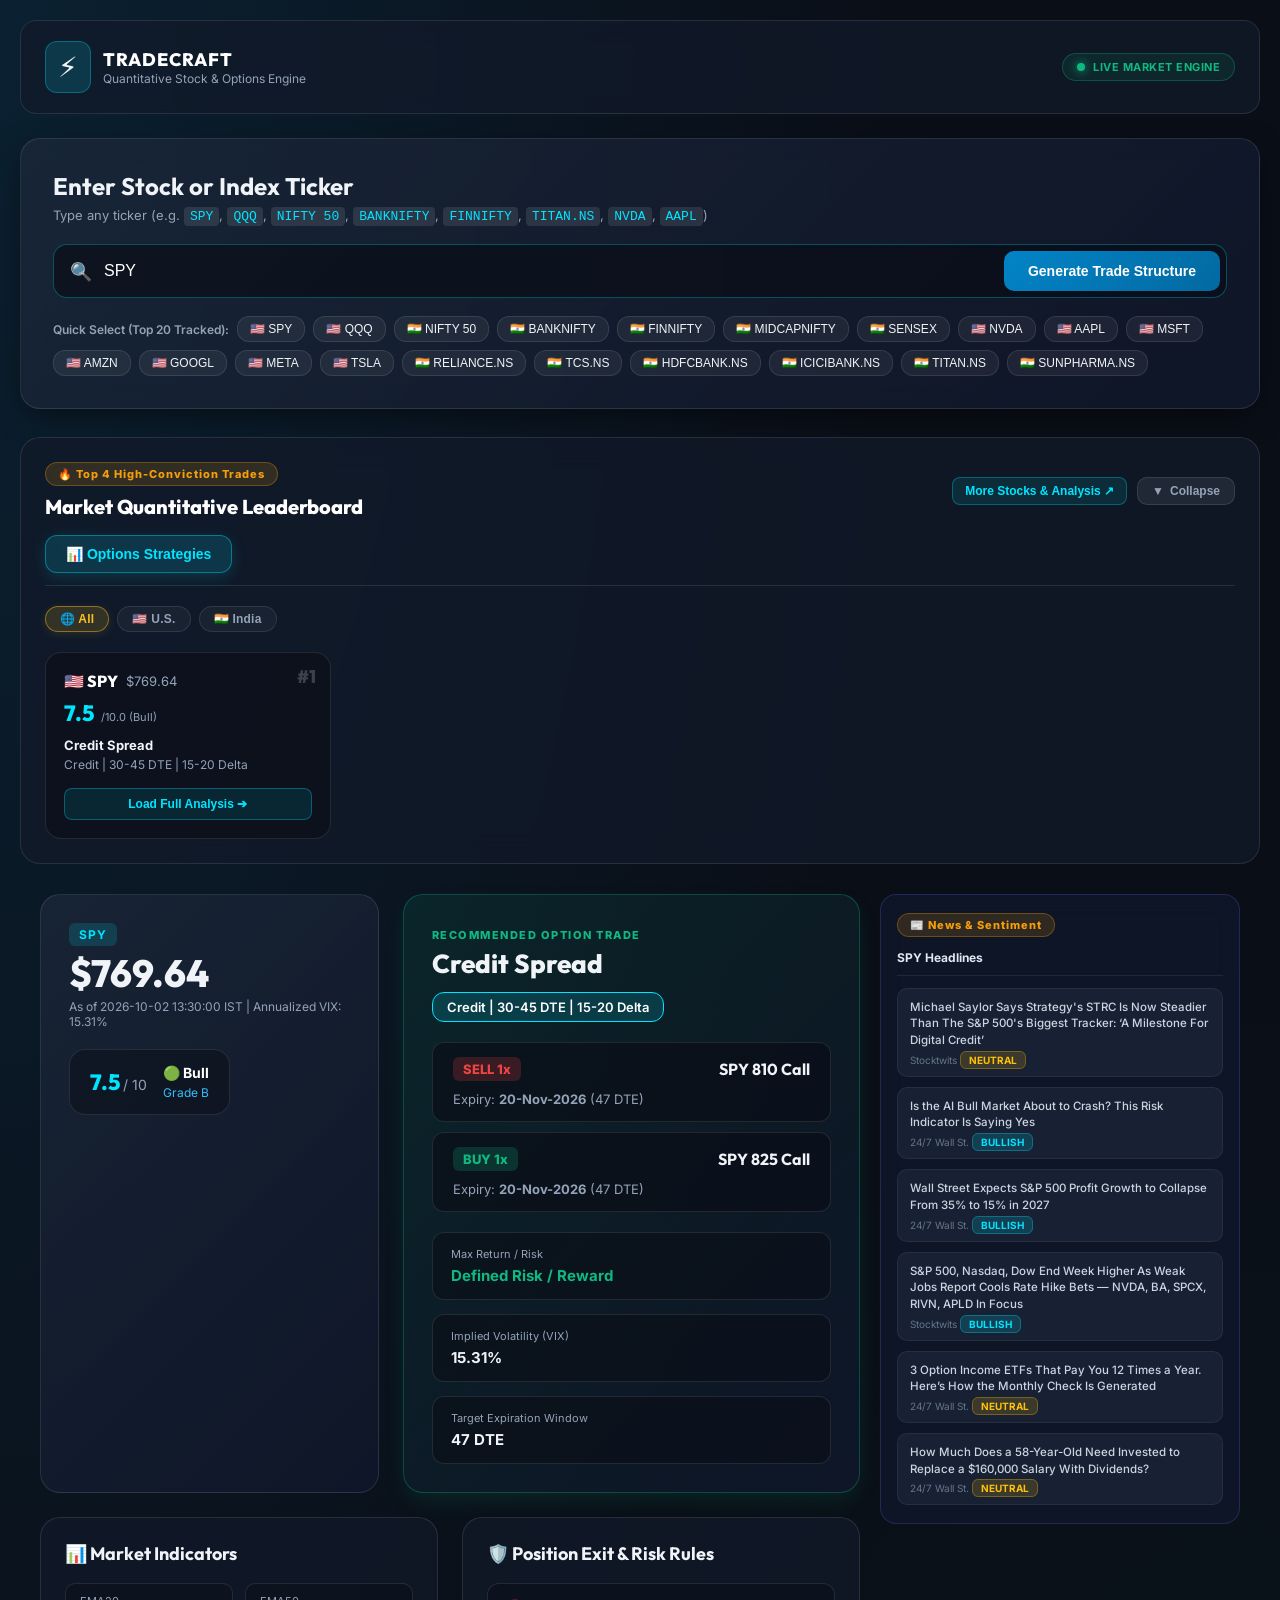
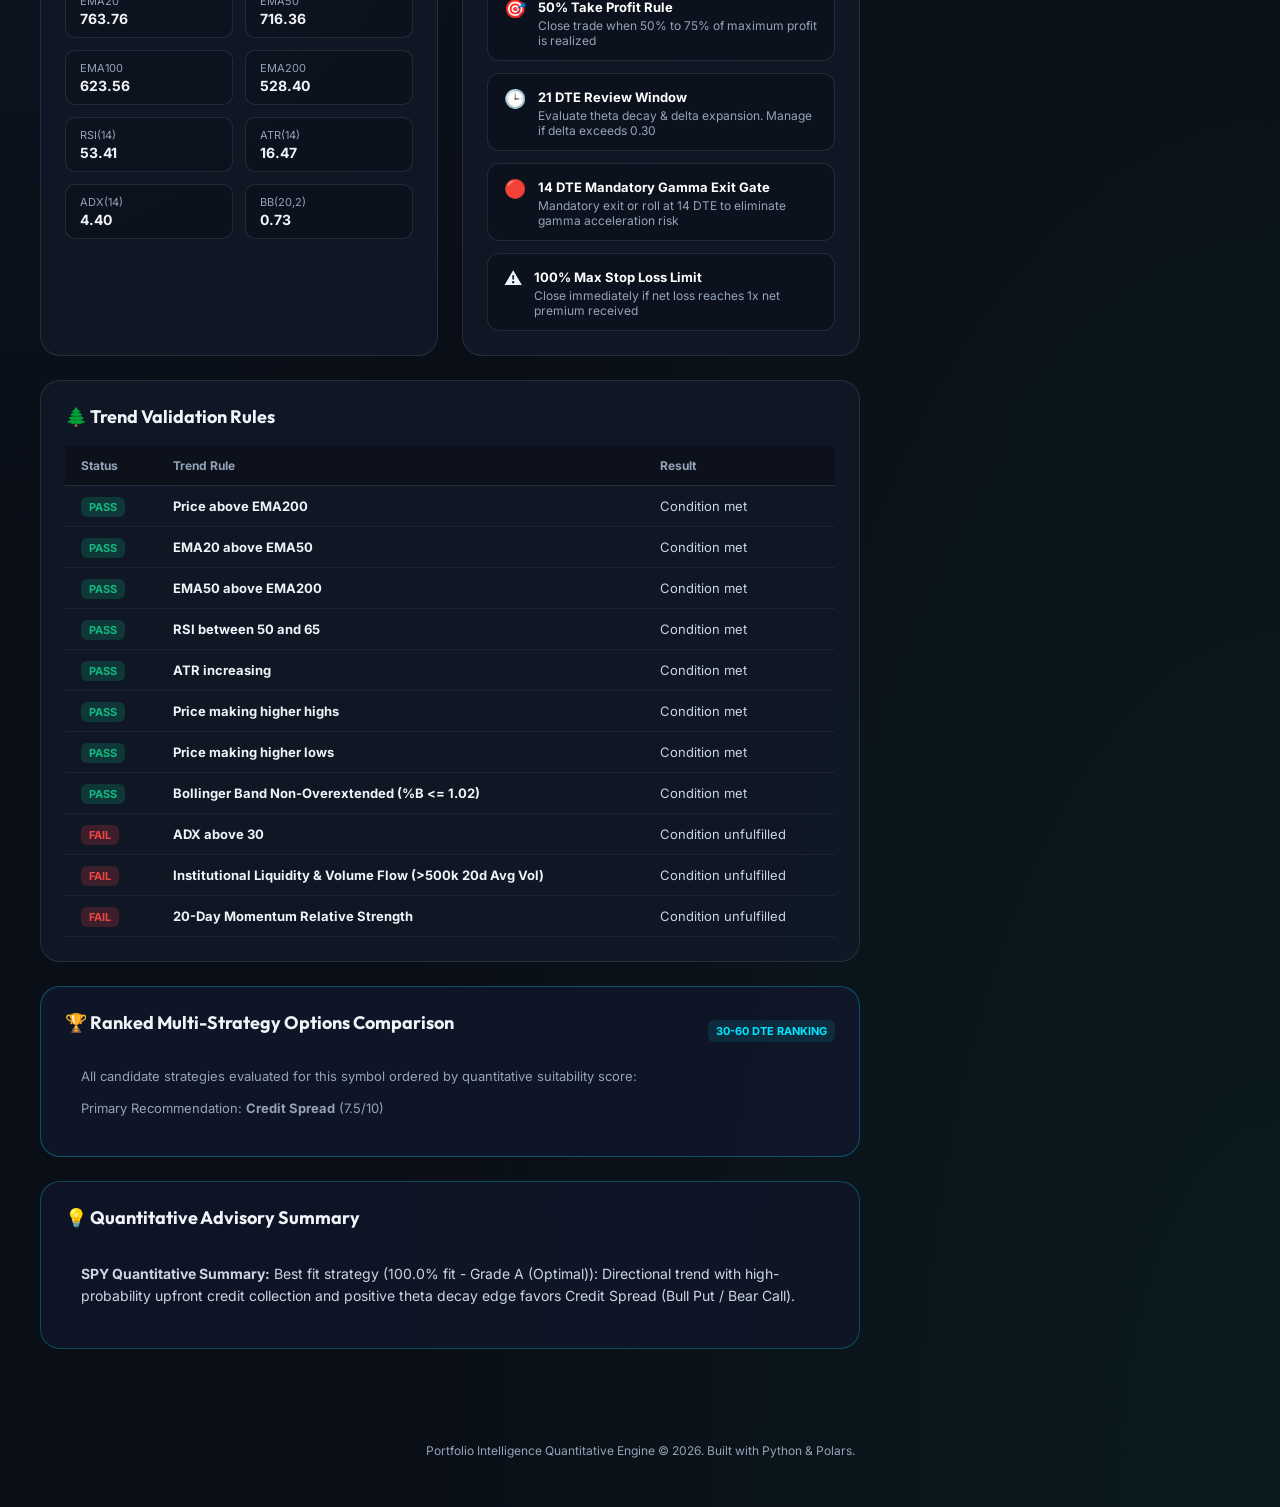
==== commit 28bde400: "feat(web): add Ranked Multi-Strategy Options breakdown to web UI and static analysis data" ====
--- a/docs/index.html
+++ b/docs/index.html
@@ -240,6 +240,20 @@
           </div>
         </section>
 
+        <!-- Ranked Multi-Strategy Breakdown Card -->
+        <section class="panel-card full-width" style="margin-top: 24px; border: 1px solid rgba(0, 229, 255, 0.3); background: rgba(15, 23, 42, 0.9);">
+          <div class="panel-header" style="display: flex; justify-content: space-between; align-items: center;">
+            <h3>🏆 Ranked Multi-Strategy Options Comparison</h3>
+            <span style="font-size: 11px; color: var(--accent-cyan); font-weight: 700; background: rgba(0, 229, 255, 0.1); padding: 4px 8px; border-radius: 6px;">30-60 DTE RANKING</span>
+          </div>
+          <div style="padding: 16px;">
+            <p style="font-size: 13px; color: #94a3b8; margin: 0 0 16px 0;">All candidate strategies evaluated for this symbol ordered by quantitative suitability score:</p>
+            <div id="res-ranked-strategies-container" style="display: flex; flex-direction: column; gap: 10px;">
+              <!-- Dynamic Ranked Strategies List -->
+            </div>
+          </div>
+        </section>
+
         <!-- Advisory Analysis Summary Card -->
         <section class="panel-card full-width" style="margin-top: 24px; border: 1px solid rgba(0, 229, 255, 0.25); background: rgba(15, 23, 42, 0.8);">
           <div class="panel-header">
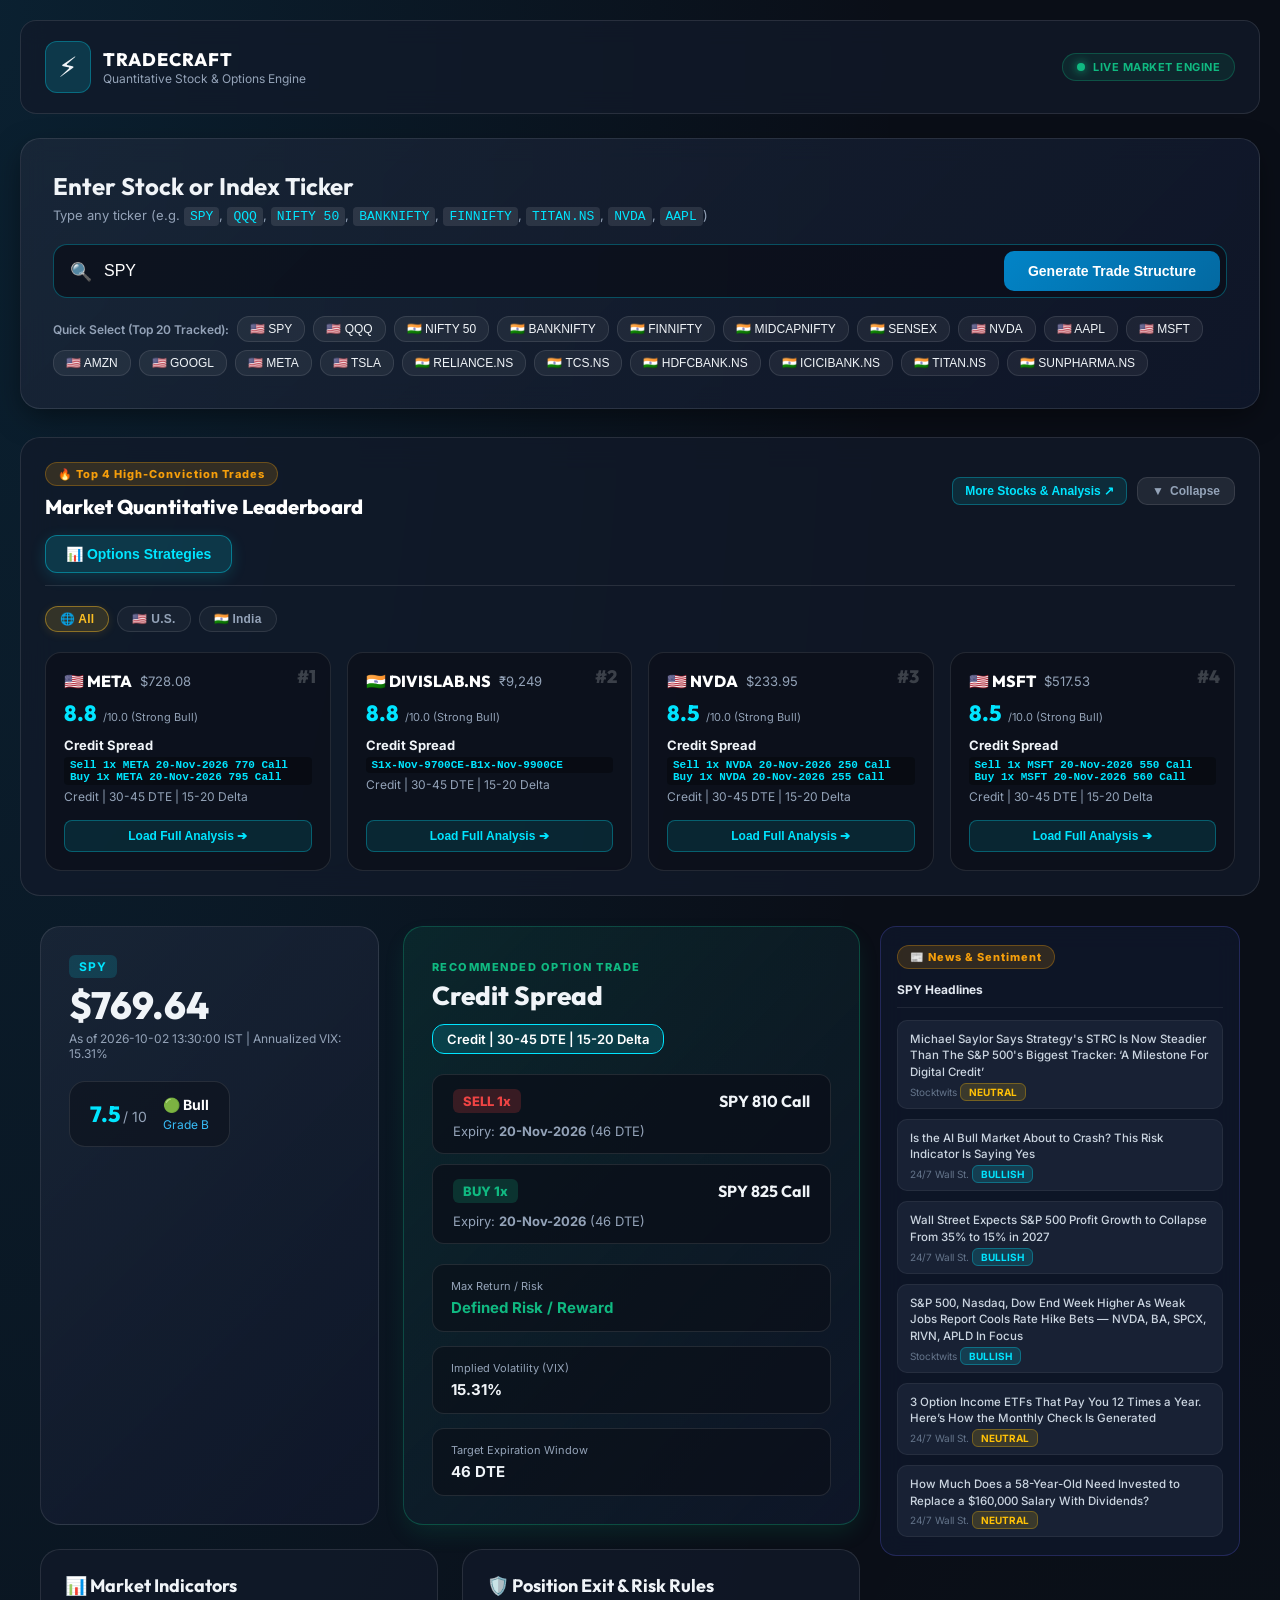
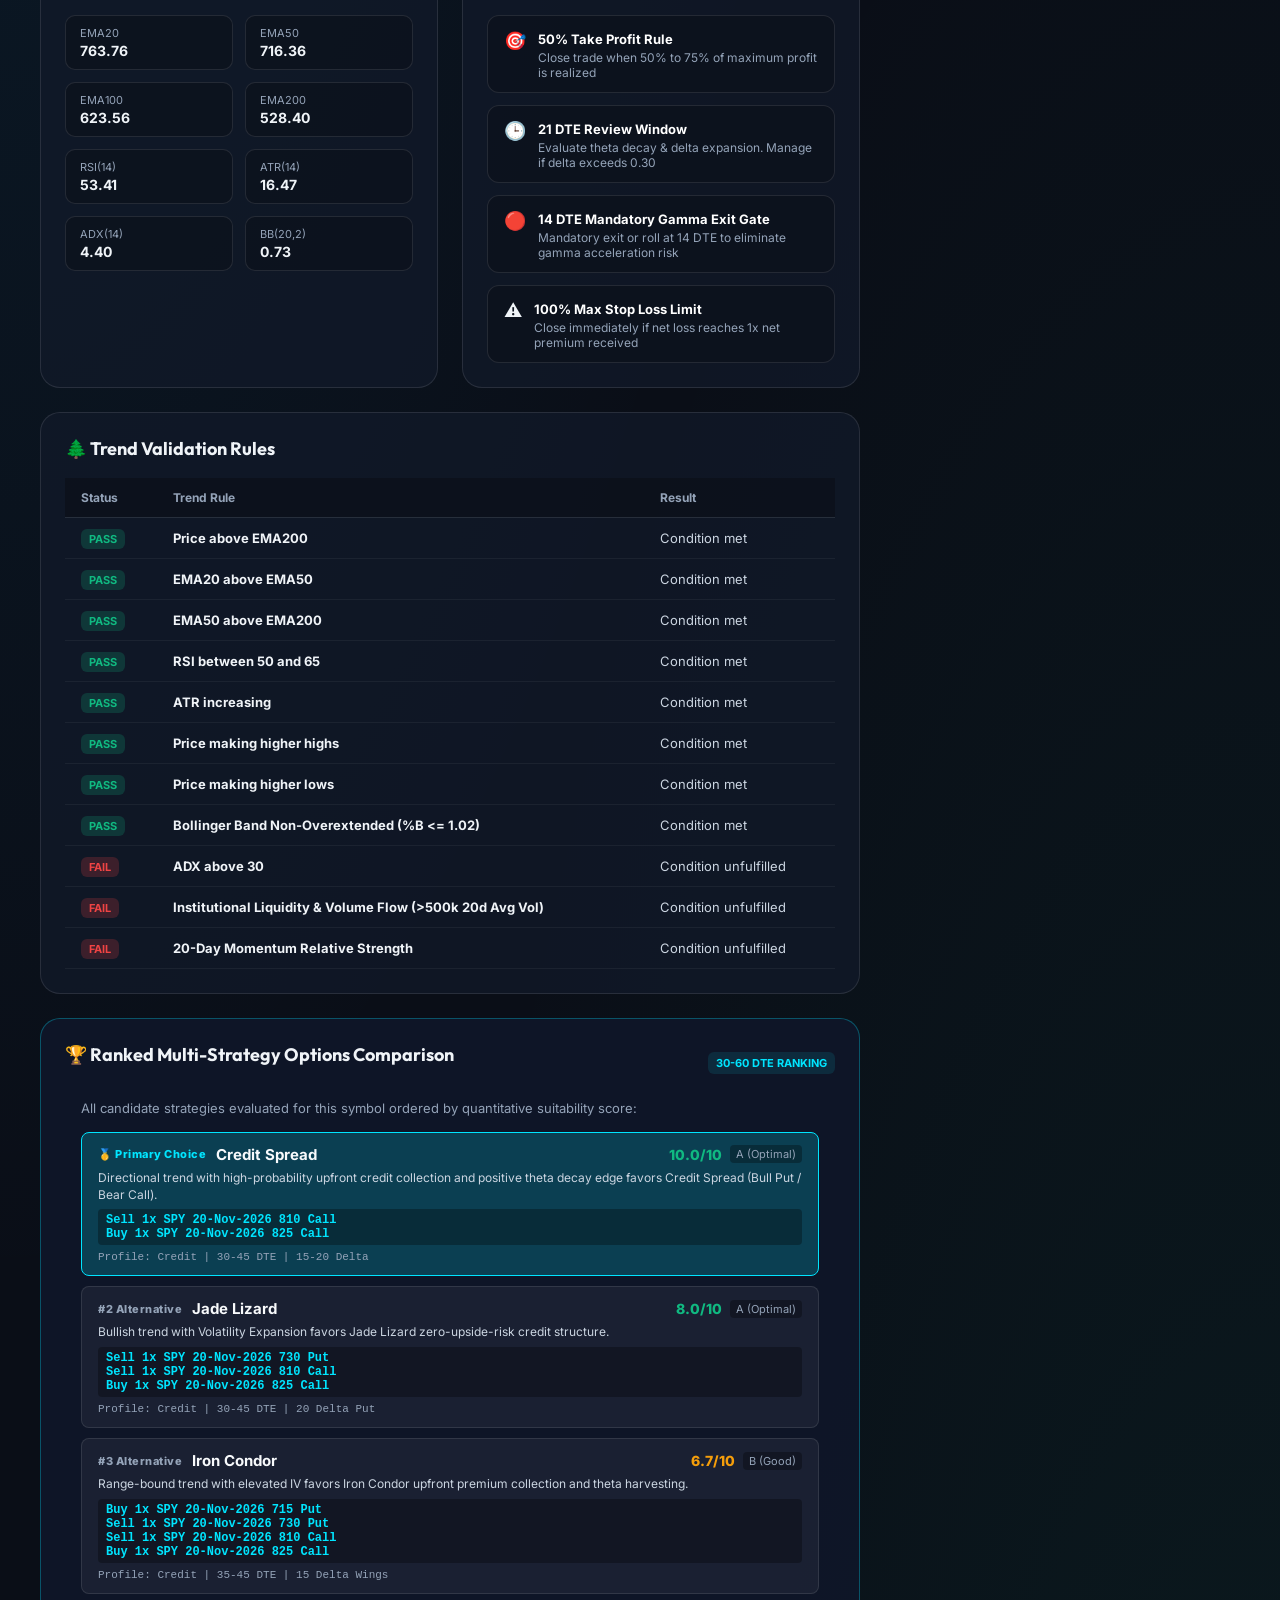
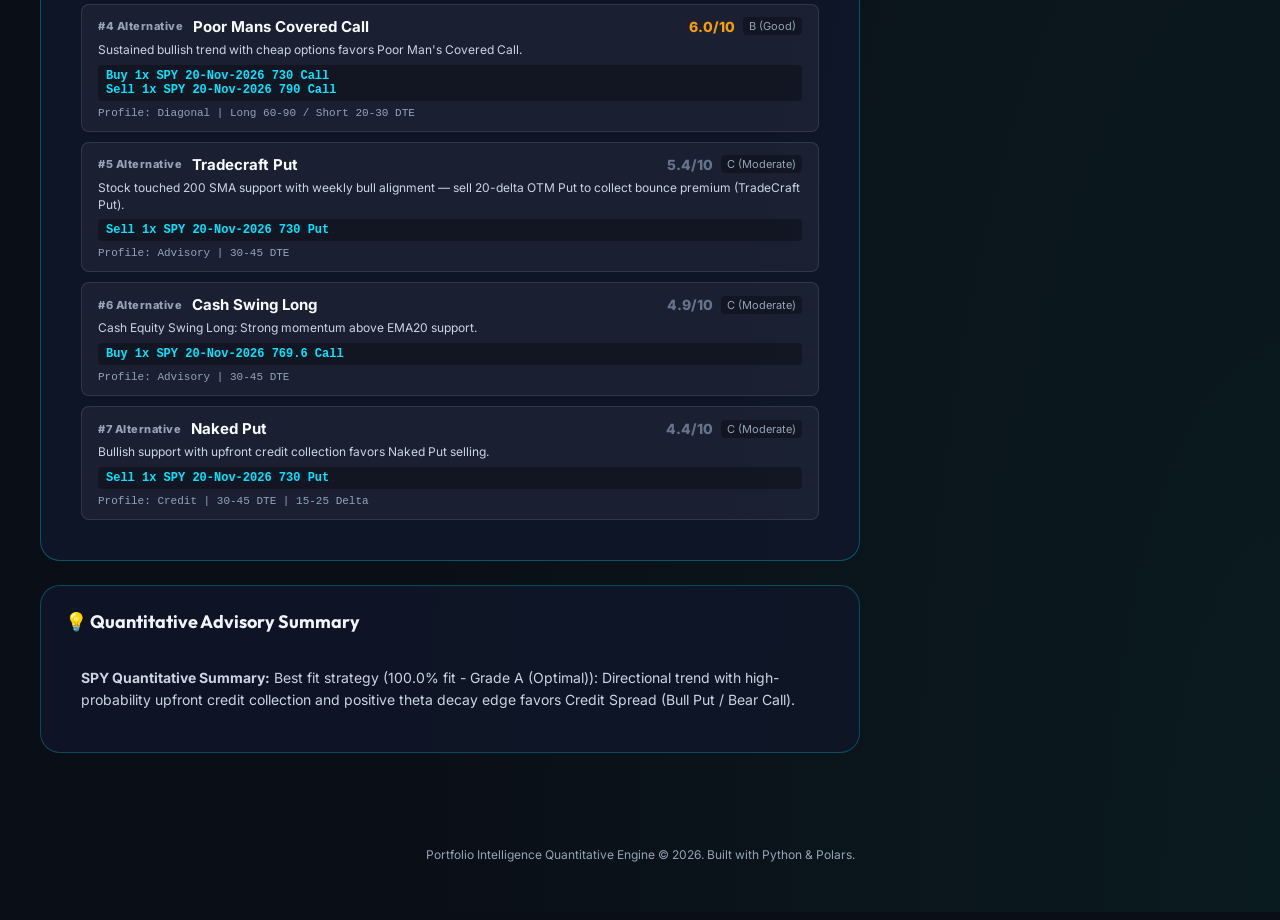
==== commit 1888a27e: "fix(web): bust browser localStorage and script cache to ensure leg shorthand renders live" ====
--- a/docs/index.html
+++ b/docs/index.html
@@ -303,6 +303,6 @@
     </div>
   </div>
 
-  <script src="app.js?v=20260730_03"></script>
+  <script src="app.js?v=20261005_01"></script>
 </body>
 </html>
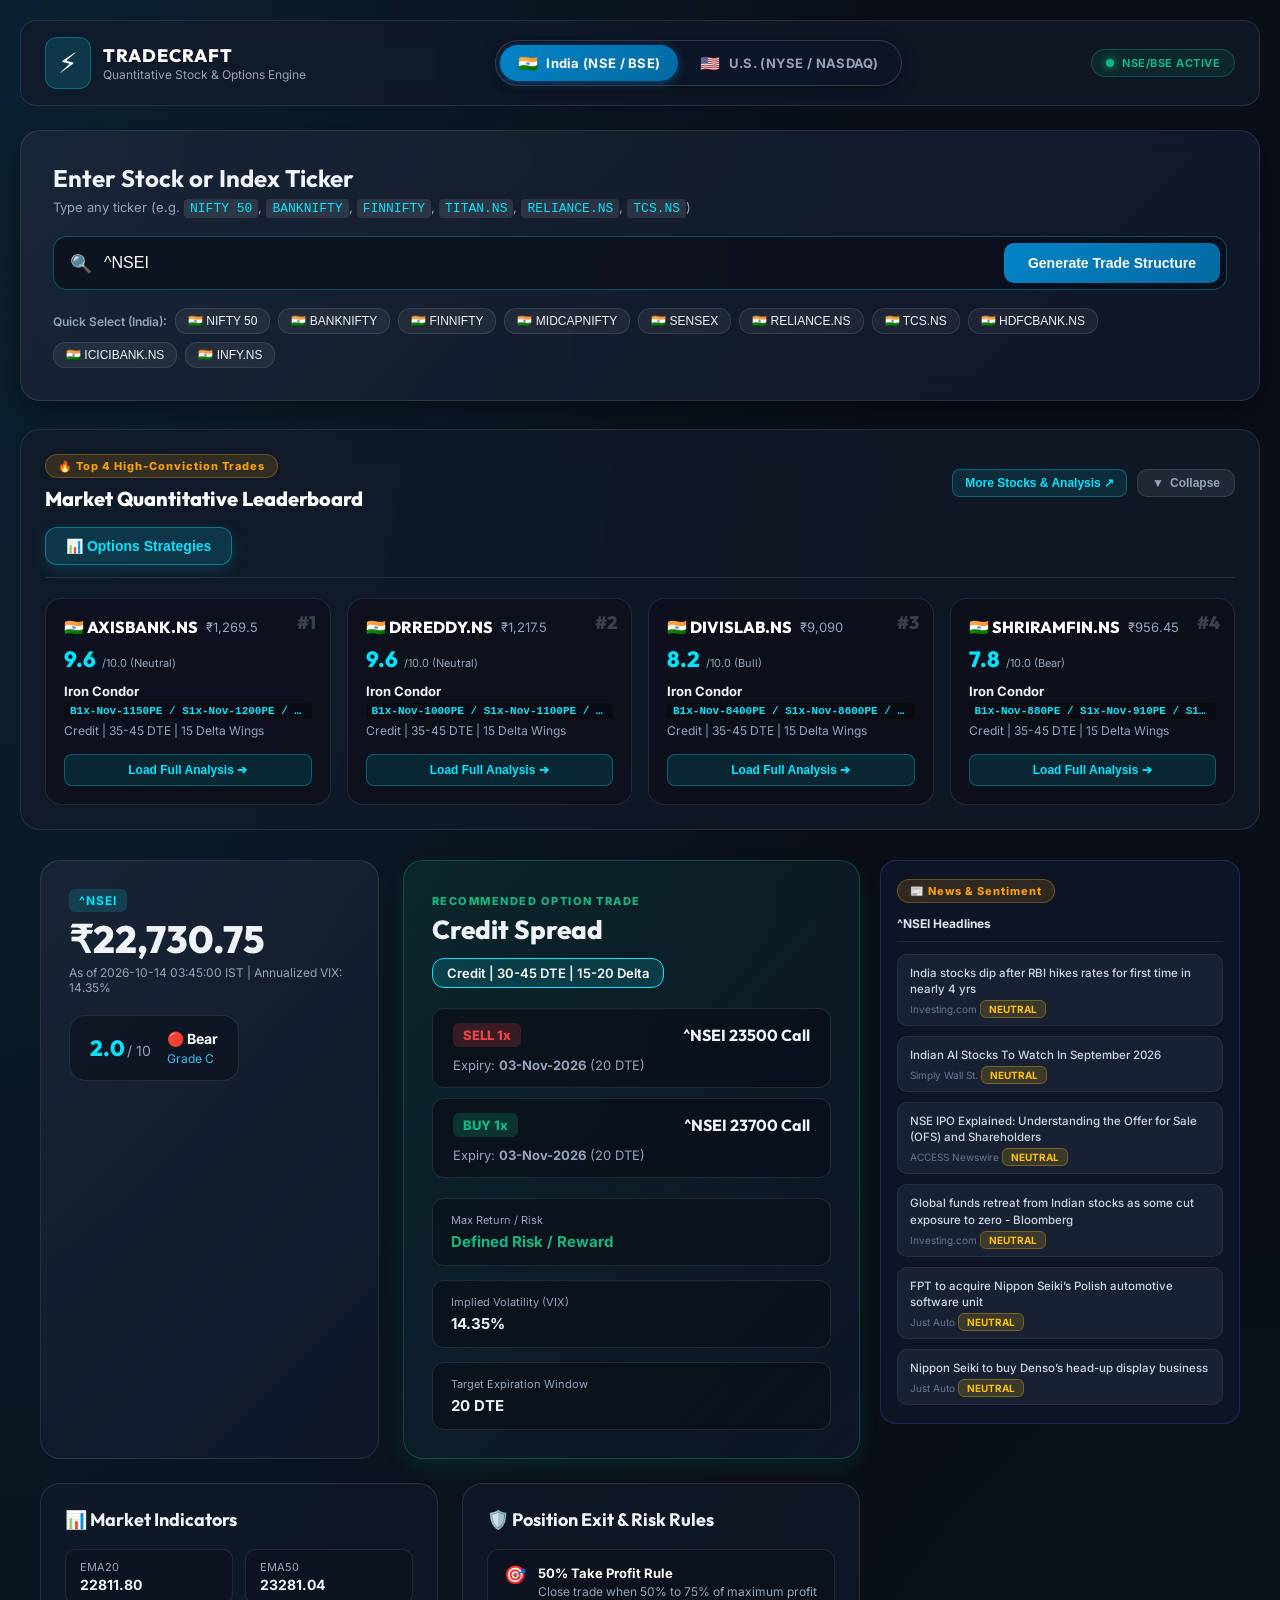
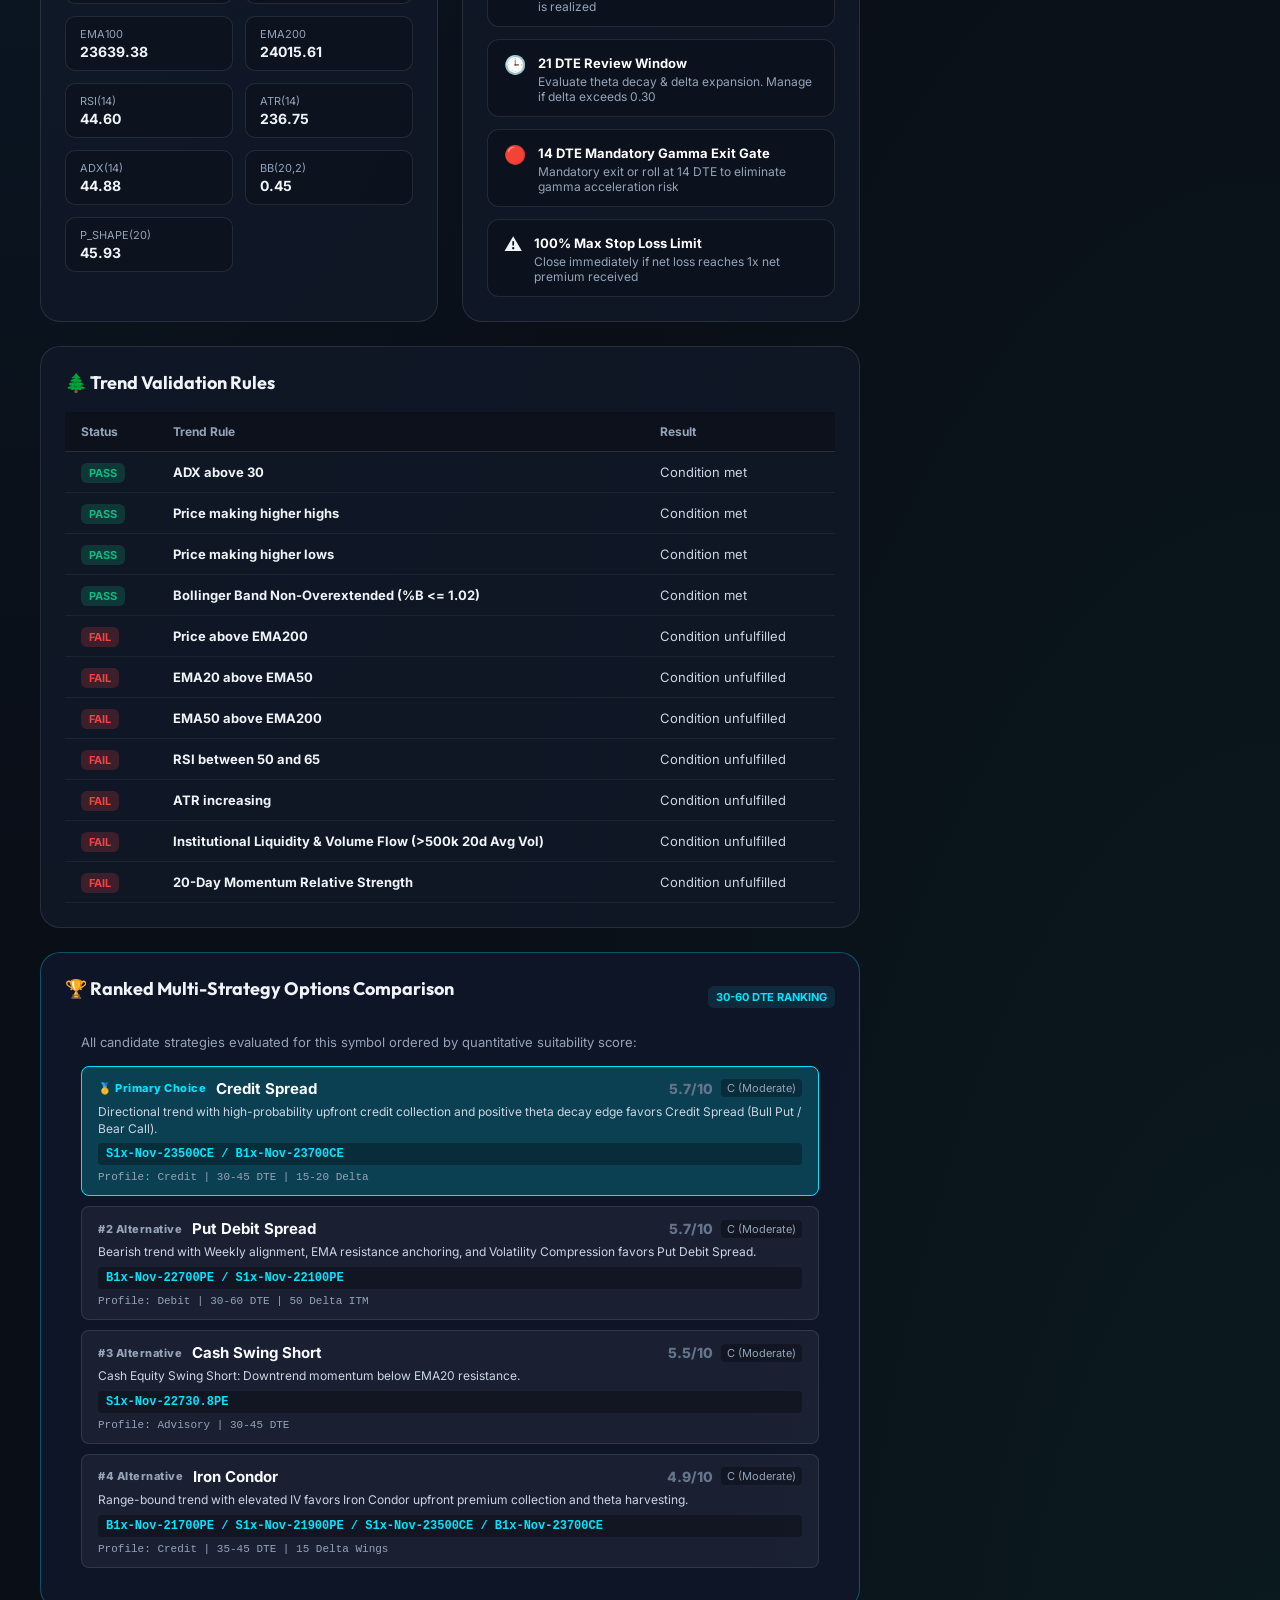
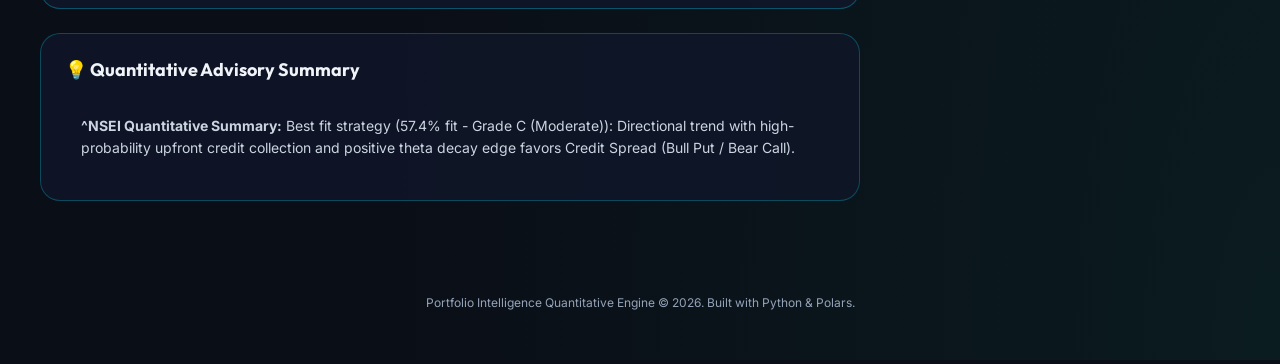
==== commit 741f36a7: "Set Indian market as default on GitHub Pages with top market switcher toggle" ====
--- a/docs/index.html
+++ b/docs/index.html
@@ -23,9 +23,24 @@
           <span class="brand-subtitle">Quantitative Stock & Options Engine</span>
         </div>
       </div>
+      
+      <!-- Top Market Switcher Toggle -->
+      <div class="market-switcher-container">
+        <div class="market-toggle-pill" id="market-switcher-pill">
+          <button type="button" class="market-toggle-btn active" id="btn-mkt-india" data-market="india">
+            <span class="flag-icon">🇮🇳</span>
+            <span class="mkt-name">India (NSE / BSE)</span>
+          </button>
+          <button type="button" class="market-toggle-btn" id="btn-mkt-us" data-market="us">
+            <span class="flag-icon">🇺🇸</span>
+            <span class="mkt-name">U.S. (NYSE / NASDAQ)</span>
+          </button>
+        </div>
+      </div>
+
       <div class="market-status">
         <span class="pulse-dot"></span>
-        <span class="status-text">LIVE MARKET ENGINE</span>
+        <span class="status-text" id="market-status-badge">NSE/BSE ACTIVE</span>
       </div>
     </header>
 
@@ -33,12 +48,12 @@
     <section class="search-section">
       <div class="search-card">
         <h2>Enter Stock or Index Ticker</h2>
-        <p class="search-hint">Type any ticker (e.g. <code>SPY</code>, <code>QQQ</code>, <code>NIFTY 50</code>, <code>BANKNIFTY</code>, <code>FINNIFTY</code>, <code>TITAN.NS</code>, <code>NVDA</code>, <code>AAPL</code>)</p>
+        <p class="search-hint" id="search-hint-text">Type any ticker (e.g. <code>NIFTY 50</code>, <code>BANKNIFTY</code>, <code>FINNIFTY</code>, <code>TITAN.NS</code>, <code>RELIANCE.NS</code>, <code>TCS.NS</code>)</p>
         
         <form id="search-form" class="search-form">
           <div class="input-wrapper">
             <span class="search-icon">🔍</span>
-            <input type="text" id="symbol-input" placeholder="Search company name or ticker (e.g. Titan, Reliance, Apple, Nifty 50, SPY)..." autocomplete="off" value="SPY">
+            <input type="text" id="symbol-input" placeholder="Search Indian company or ticker (e.g. Nifty 50, Bank Nifty, Titan, Reliance)..." autocomplete="off" value="^NSEI">
             <div id="search-autocomplete" class="search-autocomplete" style="display: none;"></div>
             <button type="submit" id="analyze-btn" class="btn-primary">
               <span class="btn-text">Generate Trade Structure</span>
@@ -49,15 +64,15 @@
 
         <div class="quick-chips" id="quick-chips">
           <span class="chip-label">Quick Select:</span>
-          <button class="chip" data-symbol="SPY">SPY</button>
-          <button class="chip" data-symbol="QQQ">QQQ</button>
           <button class="chip" data-symbol="^NSEI">NIFTY 50</button>
           <button class="chip" data-symbol="^NSEBANK">BANKNIFTY</button>
           <button class="chip" data-symbol="NIFTY_FIN_SERVICE.NS">FINNIFTY</button>
           <button class="chip" data-symbol="^NSEMDCP50">MIDCAPNIFTY</button>
           <button class="chip" data-symbol="^BSESN">SENSEX</button>
           <button class="chip" data-symbol="TITAN.NS">TITAN.NS</button>
-          <button class="chip" data-symbol="NVDA">NVDA</button>
+          <button class="chip" data-symbol="RELIANCE.NS">RELIANCE</button>
+          <button class="chip" data-symbol="TCS.NS">TCS</button>
+          <button class="chip" data-symbol="KOTAKBANK.NS">KOTAKBANK</button>
         </div>
       </div>
     </section>
@@ -85,10 +100,10 @@
           <button class="market-tab active" id="tab-options" data-category="options">📊 Options Strategies</button>
           <button class="market-tab" id="tab-cash" data-category="cash" style="display: none;">💵 Cash / Equity</button>
         </div>
-        <div class="market-filter-pills">
-          <button class="filter-pill active" id="pill-all" data-market="all">🌐 All</button>
+        <div class="market-filter-pills" style="display: none;">
+          <button class="filter-pill" id="pill-all" data-market="all">🌐 All</button>
           <button class="filter-pill" id="pill-us" data-market="us">🇺🇸 U.S.</button>
-          <button class="filter-pill" id="pill-india" data-market="india">🇮🇳 India</button>
+          <button class="filter-pill active" id="pill-india" data-market="india">🇮🇳 India</button>
         </div>
 
         <div id="top-trades-grid" class="top-trades-grid">
--- a/docs/styles.css
+++ b/docs/styles.css
@@ -50,12 +50,63 @@
   display: flex;
   justify-content: space-between;
   align-items: center;
-  padding: 20px 24px;
+  padding: 16px 24px;
   background: var(--bg-card);
   backdrop-filter: blur(12px);
   border: 1px solid var(--border-color);
   border-radius: 16px;
   margin-bottom: 24px;
+  flex-wrap: wrap;
+  gap: 16px;
+}
+
+/* Market Switcher Toggle */
+.market-switcher-container {
+  display: flex;
+  align-items: center;
+  justify-content: center;
+}
+
+.market-toggle-pill {
+  display: inline-flex;
+  background: rgba(15, 23, 42, 0.85);
+  border: 1px solid rgba(255, 255, 255, 0.15);
+  border-radius: 9999px;
+  padding: 4px;
+  box-shadow: 0 4px 16px rgba(0, 0, 0, 0.4);
+  gap: 4px;
+}
+
+.market-toggle-btn {
+  display: inline-flex;
+  align-items: center;
+  gap: 8px;
+  background: transparent;
+  color: #94a3b8;
+  border: none;
+  padding: 8px 18px;
+  border-radius: 9999px;
+  font-family: var(--font-family);
+  font-size: 13px;
+  font-weight: 700;
+  cursor: pointer;
+  transition: all 0.25s cubic-bezier(0.4, 0, 0.2, 1);
+  letter-spacing: 0.3px;
+}
+
+.market-toggle-btn:hover {
+  color: #f8fafc;
+  background: rgba(255, 255, 255, 0.05);
+}
+
+.market-toggle-btn.active {
+  background: linear-gradient(135deg, #0284c7 0%, #0369a1 100%);
+  color: #ffffff;
+  box-shadow: 0 2px 10px rgba(2, 132, 199, 0.45);
+}
+
+.market-toggle-btn .flag-icon {
+  font-size: 16px;
 }
 
 .logo-area {
